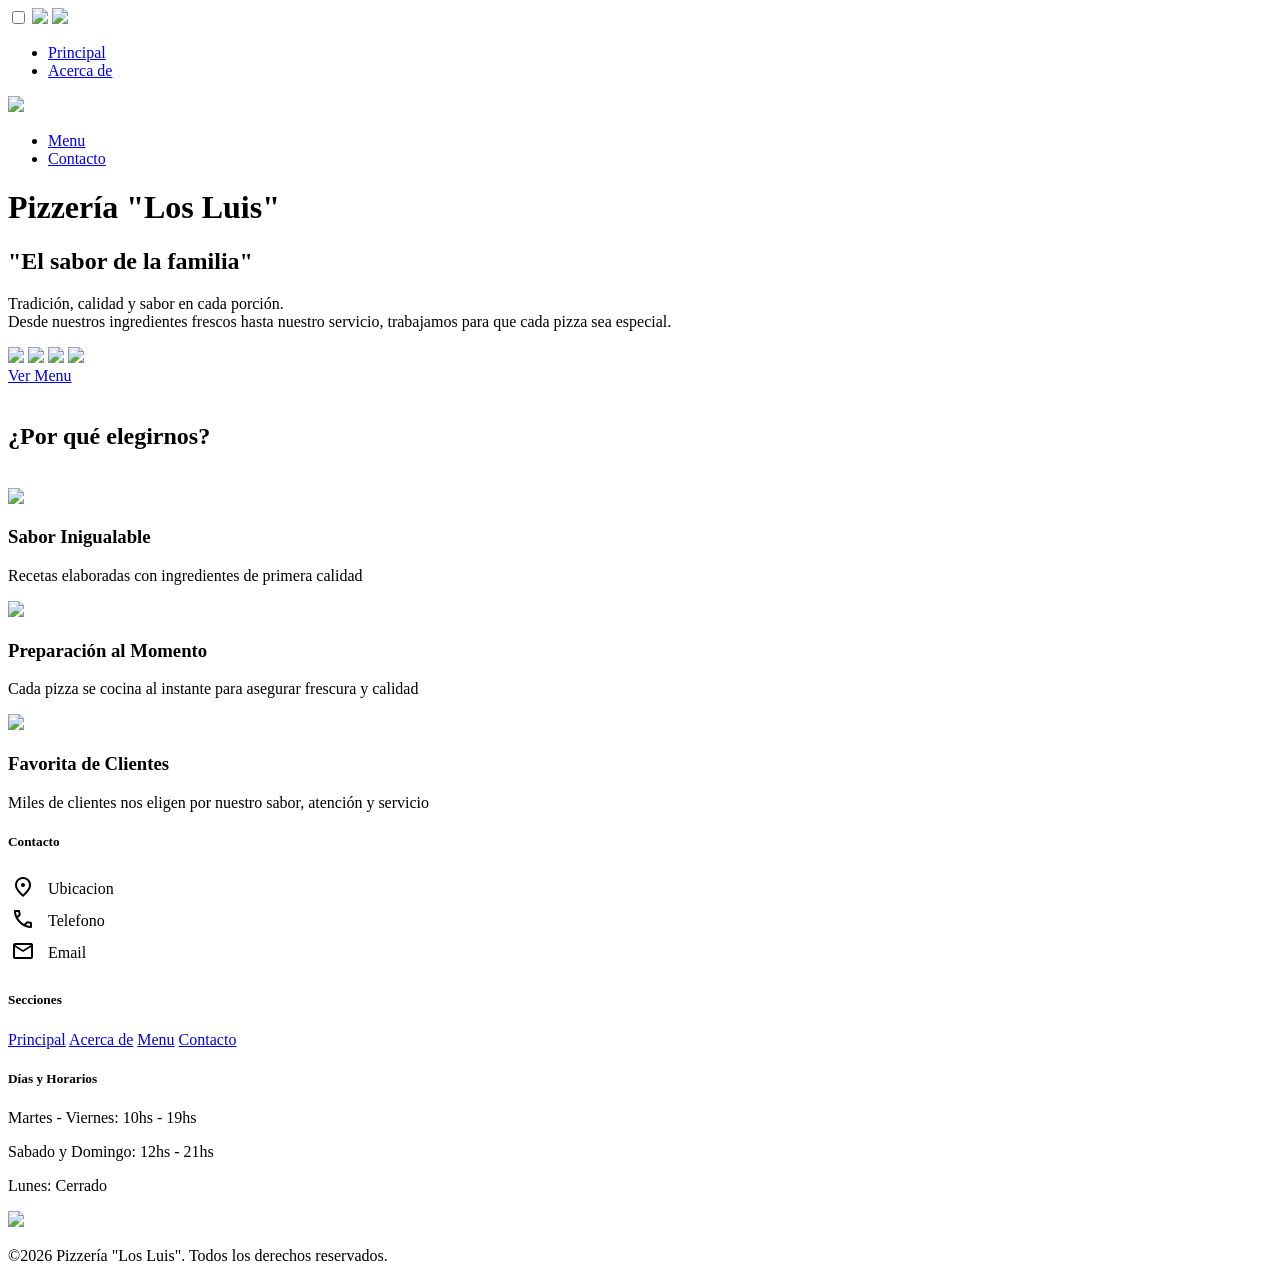
==== index.html @ 900624b4 "Página principal del tipo de comida rapida Estilo moderno con el agregado del modo de visualización " ====
<!DOCTYPE html>
<html lang="en">
<head>
    <meta charset="UTF-8">
    <meta name="viewport" content="width=device-width, initial-scale=1.0">
    <link rel="stylesheet" href="CSS/principal.css">
    <link rel="stylesheet" href="https://fonts.googleapis.com/css2?family=Bebas+Neue&family=Poppins:wght@300;400;500;600;700&display=swap">
    <link rel="stylesheet" href="https://fonts.googleapis.com/css2?family=Material+Symbols+Outlined"/>
    <title>Principal</title>
</head>
<body>  
<header>
    <!--
    MODELO DE MENUHAMBURGUESA

    <nav>
      
       The collapsable menu 
      <ul>
        <li><a href="https://mastodon.social/@threkk">Mastodon</a></li>
        <li><a href="https://twitter.com/threkk">Twitter</a></li>
        <li><a href="https://github.com/threkk">Github</a></li>
      </ul>
    </nav>
    -->
    <input type="checkbox" id="valido">
      <label class="btnBurger" for="valido"><img src="Contenido/menu-burger.png" class="imgMenu"></label>
      <label class="elementLogo" for="valido"><img class="imgLogo" src="Contenido/logoLosLuis.png"></label>
    <div class="divTotal">
        <div class="divTotalIntern">
            <div class="divSec">
        <ul>
            <li><a href="index.html">Principal</a></li>
            <li><a href="about.html">Acerca de</a></li>
        </ul>
    </div>
    <div class="divSec2">
        <img class="imgLogo" src="Contenido/logoLosLuis.png">
    </div>
    <div class="divSec3">
        <ul>
            <li><a href="menu.html">Menu</a></li>
            <li><a href="contact.html">Contacto</a></li>
        </ul>
    </div>
        </div>
        
    </div>

    
</header>
<main>
    <div class="divIndex">
        <div class="divPrincipal">
        <h1>Pizzería "Los Luis"</h1>
        <h2>"El sabor de la familia"</h2>
        <p>Tradición, calidad y sabor en cada porción.
            <br>
            Desde nuestros ingredientes frescos hasta nuestro servicio,
            trabajamos para que cada pizza sea especial.
        </p>
        <div class="divPrincipalIntern">
            <a href="index.html"><img src="Contenido/instagram.png"></a>
            <a href="index.html"><img src="Contenido/facebook.png"></a>
            <a href="index.html"><img src="Contenido/twitter.png"></a>
            <a href="index.html"><img src="Contenido/whatsappIco.png"></a>
        </div>
        <a class="btnMenu" href="menu.html">Ver Menu</a>
    </div>
    </div>
    <br>
    <h2>¿Por qué elegirnos?</h2>
    <br>
    <div class="divCaract">
        <div class="divCaractIntern">
            <img src="Contenido/caract1.png">
            <br>
            <h3>Sabor Inigualable</h3>
            <p>Recetas elaboradas con ingredientes de primera calidad</p>
        </div>
        <div class="divCaractIntern">
            <img src="Contenido/caract2.png">
            <br>
            <h3>Preparación al Momento</h3>
            <p>Cada pizza se cocina al instante para asegurar frescura y calidad</p>
        </div>
        <div class="divCaractIntern">
            <img src="Contenido/caract3.png">
            <br>
            <h3>Favorita de Clientes</h3>
            <p>Miles de clientes nos eligen por nuestro sabor, atención y servicio</p>
        </div>
    </div>

    <div class="divFinal">
        <div class="divFinalBlocks">
            <div class="divFinalIntern">
            <h5>Contacto</h5>
        <table>
            <tr>
                <td style="padding-right: 10px;"><span class="material-symbols-outlined">location_on</span></td>
                <td>Ubicacion</td>
            </tr>
            <tr>
                <td><span class="material-symbols-outlined">call</span></td>
                <td>Telefono</td>
            </tr>
            <tr>
                <td><span class="material-symbols-outlined">mail</span></td>
                <td>Email</td>
            </tr>
        </table>    
        </div>
        <div class="divFinalIntern">
        <h5>Secciones</h5>
            <a href="index.html">Principal</a>
            <a href="about.html">Acerca de</a>
            <a href="menu.html">Menu</a>
            <a href="contact.html">Contacto</a>
        </div>
        <div class="divFinalIntern">
        <h5>Días y Horarios</h5>
        <p>Martes - Viernes: 10hs -  19hs</p>
        <p>Sabado y Domingo: 12hs - 21hs</p>
        <p>Lunes: Cerrado</p>    
        </div>
        <div class="divFinalIntern">
        <img src="Contenido/logoLosLuis.png">    
        </div>
        
    </div>
    <p id="descript">©2026 Pizzería "Los Luis". Todos los derechos reservados.</p>
        </div>
        
</main>

</body>



</html>
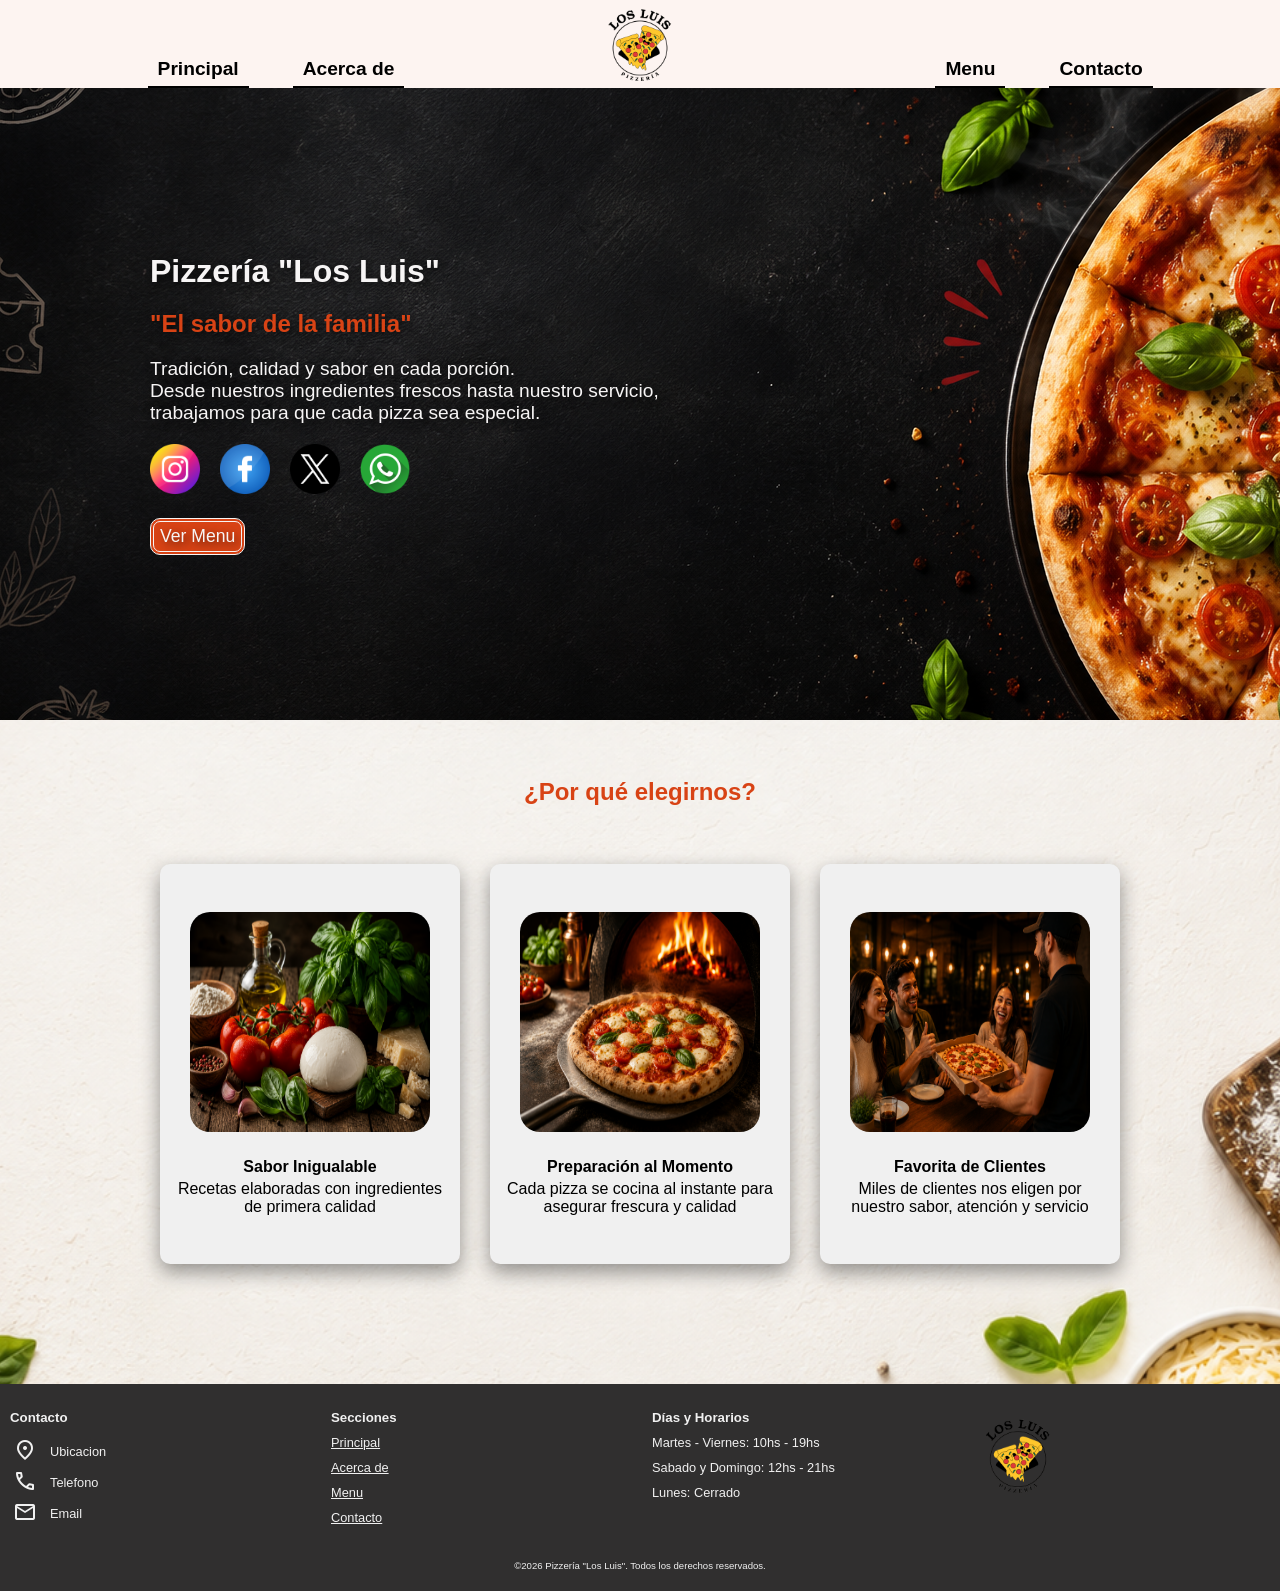
==== commit 1b7b7c1f: "cambios de direccion imagen" ====
--- a/index.html
+++ b/index.html
@@ -24,8 +24,8 @@
     </nav>
     -->
     <input type="checkbox" id="valido">
-      <label class="btnBurger" for="valido"><img src="Contenido/menu-burger.png" class="imgMenu"></label>
-      <label class="elementLogo" for="valido"><img class="imgLogo" src="Contenido/logoLosLuis.png"></label>
+      <label class="btnBurger" for="valido"><img src="contenido/menu-burger.png" class="imgMenu"></label>
+      <label class="elementLogo" for="valido"><img class="imgLogo" src="contenido/logoLosLuis.png"></label>
     <div class="divTotal">
         <div class="divTotalIntern">
             <div class="divSec">
@@ -35,7 +35,7 @@
         </ul>
     </div>
     <div class="divSec2">
-        <img class="imgLogo" src="Contenido/logoLosLuis.png">
+        <img class="imgLogo" src="contenido/logoLosLuis.png">
     </div>
     <div class="divSec3">
         <ul>
@@ -60,10 +60,10 @@
             trabajamos para que cada pizza sea especial.
         </p>
         <div class="divPrincipalIntern">
-            <a href="index.html"><img src="Contenido/instagram.png"></a>
-            <a href="index.html"><img src="Contenido/facebook.png"></a>
-            <a href="index.html"><img src="Contenido/twitter.png"></a>
-            <a href="index.html"><img src="Contenido/whatsappIco.png"></a>
+            <a href="index.html"><img src="contenido/instagram.png"></a>
+            <a href="index.html"><img src="contenido/facebook.png"></a>
+            <a href="index.html"><img src="contenido/twitter.png"></a>
+            <a href="index.html"><img src="contenido/whatsappIco.png"></a>
         </div>
         <a class="btnMenu" href="menu.html">Ver Menu</a>
     </div>
@@ -73,19 +73,19 @@
     <br>
     <div class="divCaract">
         <div class="divCaractIntern">
-            <img src="Contenido/caract1.png">
+            <img src="contenido/caract1.png">
             <br>
             <h3>Sabor Inigualable</h3>
             <p>Recetas elaboradas con ingredientes de primera calidad</p>
         </div>
         <div class="divCaractIntern">
-            <img src="Contenido/caract2.png">
+            <img src="contenido/caract2.png">
             <br>
             <h3>Preparación al Momento</h3>
             <p>Cada pizza se cocina al instante para asegurar frescura y calidad</p>
         </div>
         <div class="divCaractIntern">
-            <img src="Contenido/caract3.png">
+            <img src="contenido/caract3.png">
             <br>
             <h3>Favorita de Clientes</h3>
             <p>Miles de clientes nos eligen por nuestro sabor, atención y servicio</p>
@@ -125,7 +125,7 @@
         <p>Lunes: Cerrado</p>    
         </div>
         <div class="divFinalIntern">
-        <img src="Contenido/logoLosLuis.png">    
+        <img src="contenido/logoLosLuis.png">    
         </div>
         
     </div>
--- a/CSS/principal.css
+++ b/CSS/principal.css
@@ -0,0 +1,644 @@
+*{
+    margin:0;
+    box-sizing: border-box;
+}
+
+
+
+header{
+    width:100%;
+    min-height:88px;
+    z-index: 1000;
+    background-color: #f7f5f5;
+}
+
+.divSec{
+    align-self: flex-end;
+    min-height:88px;
+    width: 100%;
+    display: flex;
+    justify-content: center;
+    align-items:flex-end;
+}
+
+.divSec ul{
+    list-style:none;
+}
+
+.divSec ul li{
+text-align: center;
+display: inline-block;
+margin-left: 20px;
+margin-right: 20px;
+}
+
+.divSec ul li a{
+    text-decoration-line: none;
+    display: block;
+    padding: 6px 10px 6px 10px;
+    border-top-left-radius: 6px;
+    border-top-right-radius: 6px;
+    text-decoration-line: none;
+    font-family: 'Poppins', sans-serif;
+    font-size:1.2rem;
+    font-weight: 600;
+    color:black;
+    border-bottom-color: black;
+    border-bottom-style:solid;
+    border-bottom-width:2px;
+    transition-duration: 0.3s ease all;
+}
+
+.divSec ul li a:hover{
+background-color: black;
+border-bottom-color:#f7f5f5;
+color:#f7f5f5;
+}
+
+
+.divSec2{
+    width: 50%;
+    display: flex;
+    justify-content: center;
+    align-items: center;
+}
+.divSec3{
+    width: 100%;
+    min-height: 88px;
+    display: flex;
+    justify-content: center;
+    align-items: flex-end;
+}
+
+.divSec3 ul{
+    list-style:none;
+}
+
+.divSec3 ul li{
+text-align: center;
+display: inline-block;
+margin-left: 20px;
+margin-right: 20px;
+}
+
+.divSec3 ul li a{
+    display: block;
+    padding: 6px 10px 6px 10px;
+    border-top-left-radius: 6px;
+    border-top-right-radius: 6px;
+    text-decoration-line: none;
+    font-family: 'Poppins', sans-serif;
+    font-size:1.2rem;
+    font-weight: 600;
+    color:black;
+    border-bottom-color: black;
+    border-bottom-style:solid;
+    border-bottom-width:2px;
+    transition-duration: 0.3s ease all;
+}
+
+.divSec3 ul li a:hover{
+background-color: black;
+border-bottom-color:#f7f5f5;
+color:#f7f5f5;
+}
+
+
+.imgLogo{
+width: 88px;
+height: 88px;
+}
+
+.divPrincipal{
+    width: 600px;
+    min-height: 400px;
+    margin-left: 150px;
+    display: flex;
+    flex-direction: column;
+    gap:20px;
+    justify-content: center;
+    align-items: flex-start;
+    font-family: 'Bebas Neue', sans-serif;
+    color:#f7f5f5;
+    text-shadow: 3px 3px 10px rgba(0, 0, 0, 0.6);
+}
+
+.divPrincipal p{
+    font-size: 1.2rem;
+    font-family: 'Poppins', sans-serif;
+}
+
+.btnMenu{
+    text-decoration: none;
+    font-size: 1.1rem;
+    font-family: 'Poppins', sans-serif;
+    background-color: #D84315;
+    color:#f7f5f5;
+    padding: 4px 6px 4px 6px;
+    border-style: double;
+    border-width: 4px;
+    border-color: #f7f5f5;
+    border-radius: 10px;
+    transition-duration: 0.3s;
+}
+
+.btnMenu:hover{
+    background-color: #f7f5f5;
+    border-color: #D84315;
+    color:#D84315;
+}
+
+.divPrincipalIntern{  
+    display: flex;
+    flex-direction: row;
+    gap:20px;
+    justify-content: center;
+    align-items: center;
+}
+
+.divPrincipalIntern a{
+    transition-duration: 0.3s ease all;
+}
+
+.divPrincipalIntern a:hover{
+    transform: scale(1.1);
+}
+
+.divPrincipalIntern img{
+    width:50px;
+    height: 50px;
+}
+
+
+main{
+    background-image: url(Fondos/fondoGeneral.png);
+    background-repeat: no-repeat;
+    background-position: center;
+    background-size: cover;
+    min-height: calc(100vh - 88px);
+    display: flex;
+    justify-content: center;
+    align-items: center;
+    flex-direction: column;
+    gap:20px;
+}
+
+h2{
+color:#D84315;
+font-family: 'Poppins', sans-serif;
+}
+
+.divIndex{
+    width: 100%;
+    min-height: calc(80vh - 88px);
+    background-image: url(Fondos/fondoPrincipal.png);
+    background-repeat: no-repeat;
+    background-position: center;
+    display: flex;
+    justify-content: flex-start;
+    align-items: center;
+}
+
+.divCaract{
+    display: flex;
+    flex-direction: row;
+    gap:30px;
+    width: 1000px;
+    min-height: 400px;
+    justify-content: center;
+    align-items: center;
+    margin-bottom: 100px;
+}
+
+.divCaractIntern{
+    background-color:#f0f0f0;
+    border-radius: 10px;
+    display: flex;
+    flex-direction: column;
+    gap:4px;
+    width:300px;
+    min-height: 400px;
+    padding: 10px;
+    justify-content: center;
+    align-items: center;
+    text-align: center;
+    box-shadow: 0 8px 20px rgba(0, 0, 0, 0.40);
+}
+
+.divCaractIntern img{
+    width: 240px;
+    height: 220px;
+    border-radius: 20px;
+}
+
+.divCaractIntern p{
+    font-family: 'Poppins', sans-serif;
+    font-size: 1rem;
+}
+
+.divCaractIntern h3{
+    font-family: 'Poppins', sans-serif;
+    font-size: 1rem;
+}
+
+.divFinal{
+    width:100%;
+    background-color: rgb(48, 47, 47);
+    min-height: 200px;
+    display: flex;
+    flex-direction: column;
+    justify-content: center;
+    align-items: center;
+    gap:10px;
+    font-family: 'Poppins', sans-serif;
+    color: #f0f0f0;
+}
+
+.divFinalBlocks{
+    width:100%;
+    min-height: 140px;
+    display: flex;
+    flex-direction: row;
+    justify-content: center;
+    align-items: flex-start;
+    margin-top: 20px;
+    margin-bottom: 6px;
+    gap:4px;
+}
+
+
+.divFinalIntern{
+    display: flex;
+    flex-direction: column;
+    gap:10px;   
+    width:100%;
+    min-height: 100px;
+    align-items: flex-start;
+    justify-content: center;
+    margin-left: 10px;
+    font-family: 'Poppins',sans-serif;
+    padding: 6px 0 6px 0;
+}
+
+.divFinalIntern a{
+    font-size: 0.8rem;
+    color:#f0f0f0;
+}
+
+.divFinalIntern p{
+    font-size: 0.8rem;
+}
+
+.divFinalIntern table{
+    font-size: 0.8rem;
+}
+
+.divFinalIntern img{
+    width:90px;
+    height:90px;
+}
+
+#descript{
+font-size: 0.6rem;
+margin-bottom: 20px;
+}
+
+.divTotal{
+  background-color: #fdf4f1;
+display: flex;
+width:100%;
+min-height: 88px;
+    flex-direction: row;
+    justify-content: center;
+    align-items: center;
+}
+
+.divTotalIntern{
+    display: flex;
+width:100%;
+min-height: 88px;
+    flex-direction: row;
+    justify-content: center;
+    align-items: center;
+}
+
+
+.btnBurger{
+    display: none;
+}
+
+header input[type="checkbox"]{
+        display: none;
+    }
+
+
+.elementLogo{
+    display: none;
+}
+
+@media (max-width:768px){
+   header  input[type="checkbox"]:not(:checked) ~ .divTotal {
+        transform: translateX(-200%);
+      }
+
+   header input[type="checkbox"]:checked ~ .divTotal {
+        transform: translateX(0%);
+      }
+
+    header input[type="checkbox"]:not(:checked) ~ .btnBurger{
+        position: relative;
+    }
+
+    header input[type="checkbox"]:checked ~ .btnBurger{
+     transform: translateX(250%) rotate(180deg);   
+     border-color:#fd7e08;
+    background-color: #ffc58e;
+    }
+
+      header input[type="checkbox"]{
+        display:none;
+    }
+
+    header{
+        display: flex;
+        flex-direction: row;
+        justify-content: flex-start;
+        align-items: center;
+    }
+
+      .btnBurger{
+        border-style: solid;
+        border-color:#D84315;
+        border-width: 1px;
+        border-radius: 6px;
+        width: 44px;
+        height: 44px;
+        margin-left: 20px;
+        background-color: #fcd8cd;
+        display: block;
+        position: fixed;
+        padding: 0.5em;
+  z-index: 9999;
+  transition: 0.3s;
+}
+
+
+
+
+    .divSec ul li a{
+        font-size: 0.5rem;
+    }
+
+    .divTotal{
+        position: fixed;
+        width: 54%;
+        height: 60%;
+        flex-direction: column;
+        justify-content: flex-start;
+        gap:10px;
+        align-items: center;
+        z-index: 1000;
+        top:0;
+        left:0;
+        right:0;
+        bottom: 0;
+    }
+
+    .divTotalIntern{
+        margin-top: 40%;
+        display: flex;
+        width:100%;
+    height: 60%;
+    flex-direction: column;
+    justify-content: center;
+    align-items: center;
+}
+
+    .divSec{
+    align-self: center;
+    min-height:15%;
+    gap:0;
+    display: flex;
+    justify-content: center;
+    align-items:center;
+}
+
+.divSec ul{
+    width: 100%;
+    list-style:none;
+    display: block;
+    padding: 0;
+    margin: 0;
+}
+
+.divSec ul li{
+text-align: center;
+padding: 0;
+width:100%;
+margin-bottom: 10px;
+margin-top: 10px;
+margin-left: 0;
+margin-right: 0;
+}
+
+.divSec ul li a{
+    box-sizing: border-box; /* SIRVE PARA EVITAR DESBORDE */
+    display: block;
+    padding: 8px 10px 8px 10px;
+    border-top-left-radius: 0;
+    border-top-right-radius: 0;
+    font-size:1rem;
+}
+
+
+
+.divSec2{
+    display: none;
+}
+.divSec3{
+    width: 100%;
+    min-height: 15%;
+    display: flex;
+    justify-content: center;
+    align-items: center;
+}
+
+.divSec3 ul{
+    width:100%;
+    list-style:none;
+    display: block;
+    padding: 0;
+    margin:0;
+}
+
+.divSec3 ul li{
+text-align: center;
+margin-left: 0;
+margin-top: 10px;
+margin-bottom: 10px;
+width: 100%;
+margin-right: 0;
+}
+
+.divSec3 ul li a{
+    box-sizing: border-box;
+    display: block;
+    padding: 8px 10px 8px 10px;
+    border-top-left-radius: 0;
+    border-top-right-radius: 0;
+    font-size:1rem;
+}
+
+.elementLogo{
+    width: 60px;
+    height: 60px;
+    position: absolute;
+    left:70%;
+    background-color: #f7f5f5;
+    display: block;
+}
+
+.imgLogo{
+width: 60px;
+height: 60px;
+}
+
+
+/** COSAS A MODIFICAR **/
+.imgMenu{
+    width:26px;
+    height: 26px;
+}
+
+.divPrincipal{
+    width: 70%;
+    min-height: 80%;
+    margin-left: 4%;
+}
+
+
+.divPrincipal p{
+    font-size: 0.8rem;
+}
+
+/** COSAS A MODIFICAR **/
+/** ELIMINAR ELEMENTOS CSS QUE YA EXISTEN CON ANTERIORIDAD **/
+.btnMenu{
+    text-decoration: none;
+    font-size: 1rem;
+    
+    padding: 4px 6px 4px 6px;
+}
+
+
+.divPrincipalIntern{  
+    display: flex;
+    flex-direction: row;
+    gap:20px;
+    justify-content: center;
+    align-items: center;
+}
+
+
+
+
+.divPrincipalIntern img{
+    width:40px;
+    height: 40px;
+}
+/** NUEVO A MODIFICAR **/
+main{
+    background-image: url(Fondos/fondoGeneral.png);
+    background-repeat: no-repeat;
+    background-position: center;
+    background-size: cover;
+    min-height: calc(100vh - 88px);
+    display: flex;
+    justify-content: center;
+    align-items: center;
+    flex-direction: column;
+    gap:20px;
+}
+
+h2{
+color:#D84315;
+font-family: 'Poppins', sans-serif;
+}
+
+.divIndex{
+    width: 100%;
+    min-height: calc(80vh - 88px);
+    background-image: url(Fondos/fondoPrincipal.png);
+    background-repeat: no-repeat;
+    background-size: cover;
+    background-position: center;
+    display: flex;
+    justify-content: flex-start;
+    align-items: center;
+}
+
+.divCaract{
+    display: flex;
+    flex-direction: column;
+    gap:30px;
+    width: 90%;
+    justify-content: center;
+    align-items: center;
+    margin-bottom: 100px;
+}
+
+.divCaractIntern{
+    background-color:#f0f0f0;
+    border-radius: 10px;
+    display: flex;
+    flex-direction: column;
+    gap:4px;
+    width:80%;
+    padding: 10px;
+    justify-content: center;
+    align-items: center;
+    text-align: center;
+    box-shadow: 0 8px 20px rgba(0, 0, 0, 0.40);
+}
+
+.divCaractIntern img{
+    width: 80%;
+    height:210px;
+    border-radius: 20px; 
+}
+
+.divCaractIntern p{
+    font-family: 'Poppins', sans-serif;
+    font-size: 0.9rem;
+}
+
+.divCaractIntern h3{
+    font-family: 'Poppins', sans-serif;
+    font-size: 0.9rem;
+}
+
+
+.divFinalIntern a{
+    font-size: 0.7rem;
+    color:#f0f0f0;
+}
+
+.divFinalIntern p{
+    font-size: 0.7rem;
+}
+
+.divFinalIntern table, .divFinalIntern span{
+    font-size: 0.7rem;
+}
+
+.divFinalIntern img{
+    width:90px;
+    height:90px;
+}
+
+#descript{
+font-size: 0.6rem;
+margin-bottom: 20px;
+}
+
+}
